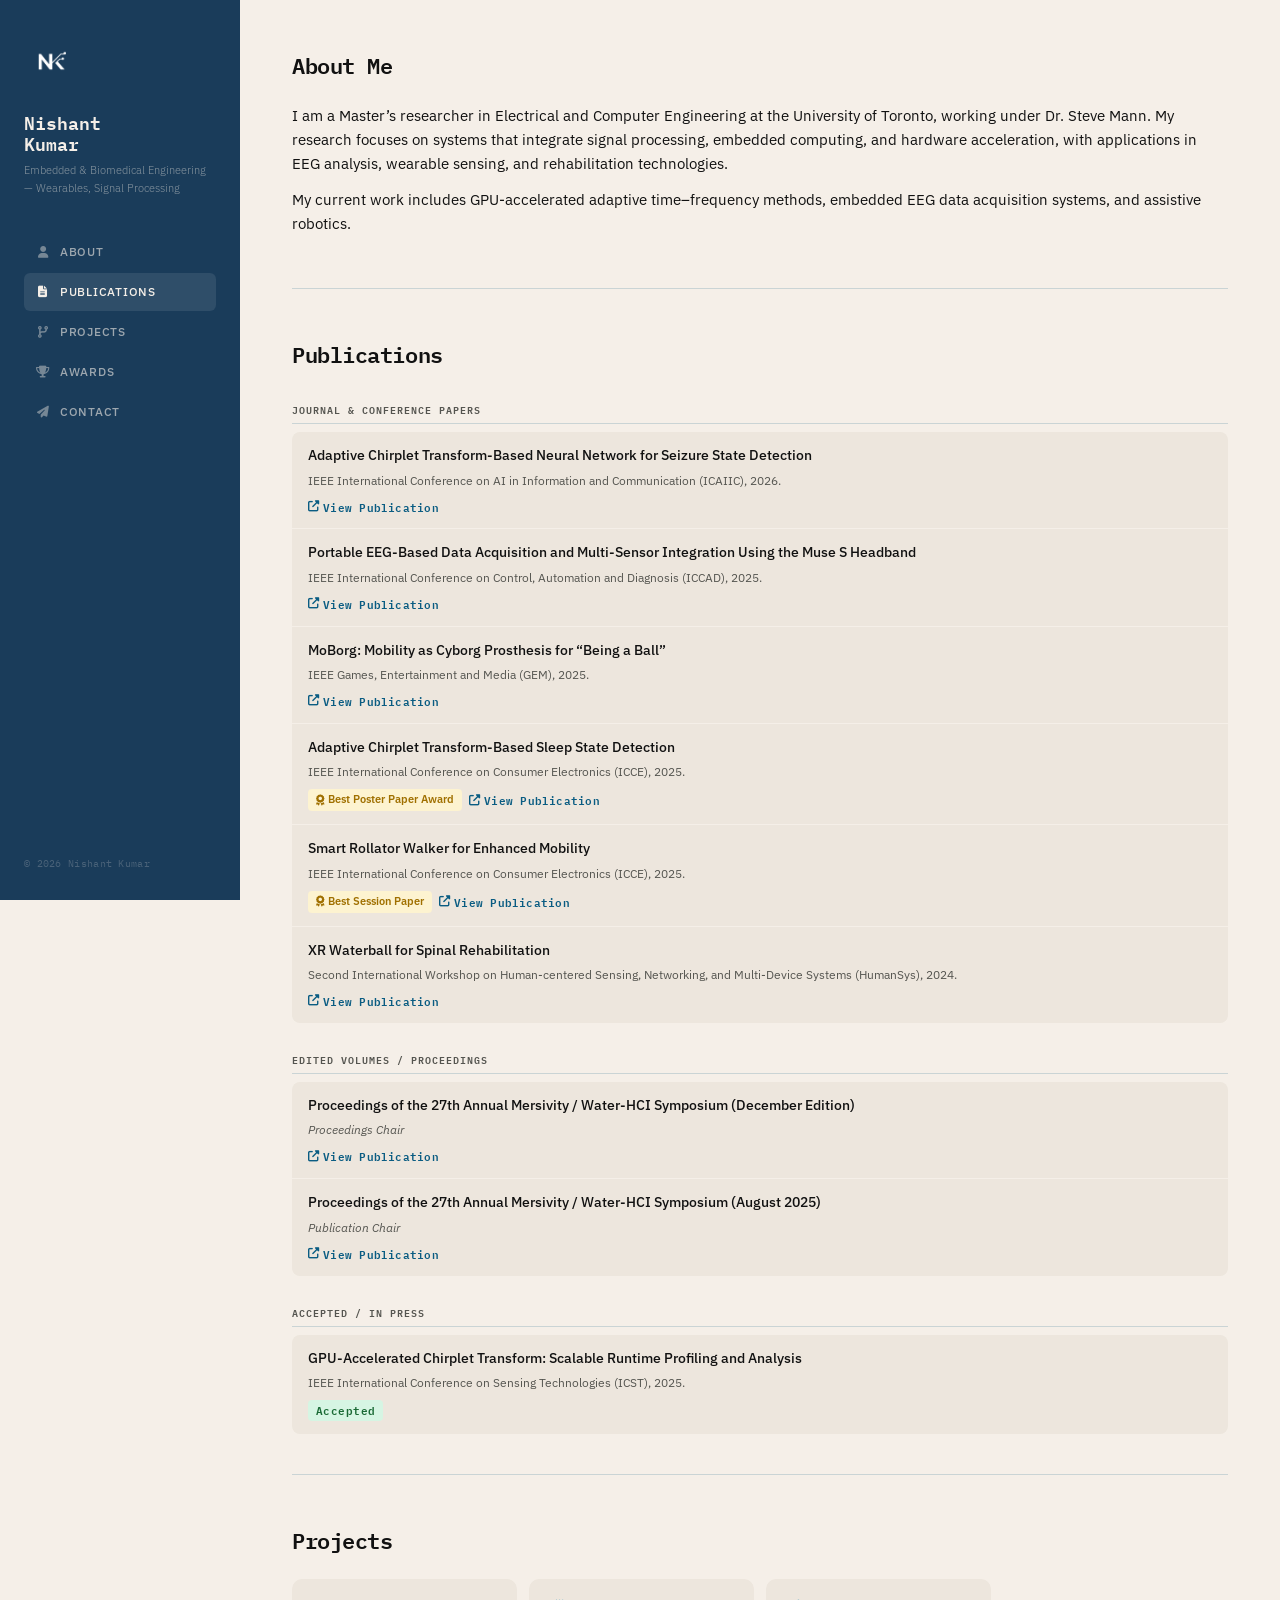
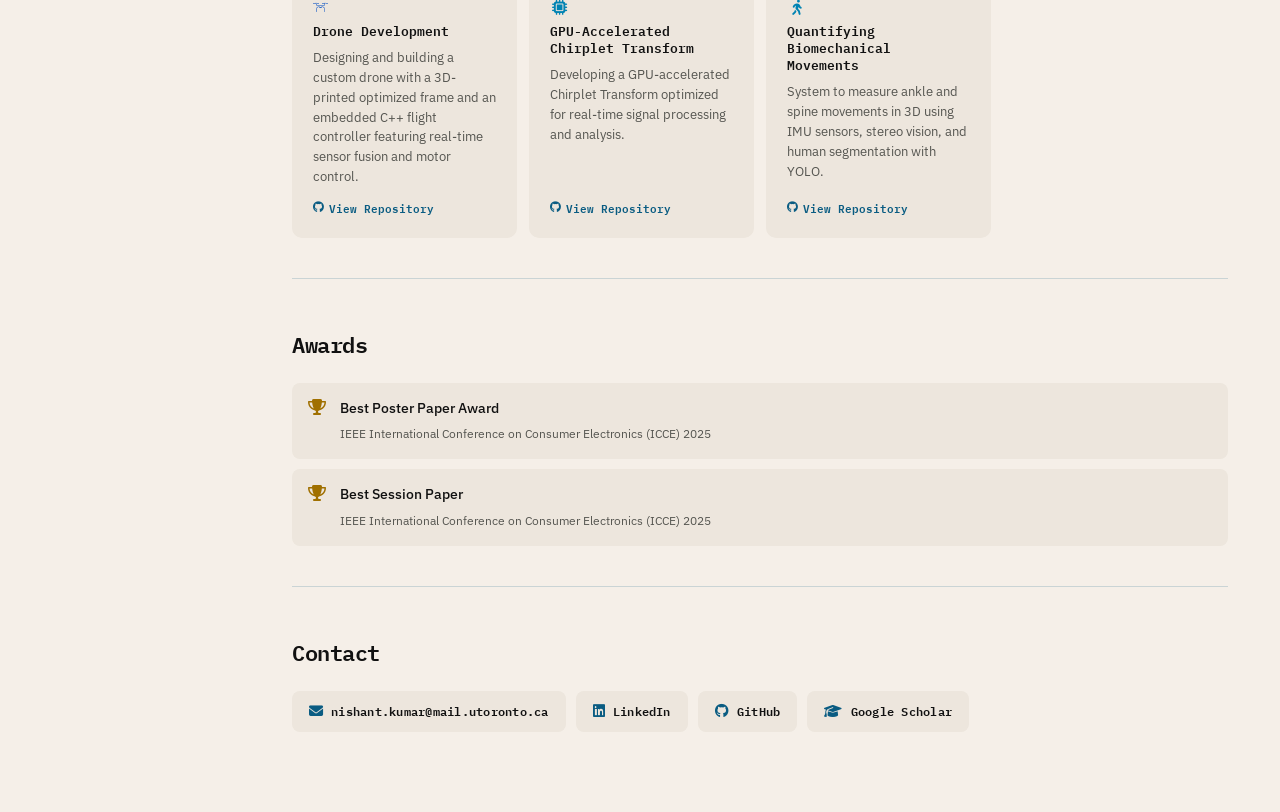
==== website/index.html @ 1f567512 "Trying something" ====
<!doctype html>
<html lang="en">
  <head>
    <meta charset="UTF-8" />
    <meta name="viewport" content="width=device-width, initial-scale=1" />
    <link
      rel="icon"
      type="image/svg+xml"
      href="data:image/svg+xml,%3Csvg xmlns='http://www.w3.org/2000/svg' viewBox='0 0 100 100'%3E%3Crect width='100' height='100' rx='16' fill='%231a3c5a'/%3E%3Ctext x='50' y='68' font-family='Georgia,serif' font-weight='700' font-size='52' text-anchor='middle' fill='%23f6f0e9'%3ENK%3C/text%3E%3C/svg%3E"
    />
    <title>Nishant Kumar</title>
    <link rel="preconnect" href="https://fonts.googleapis.com" />
    <link rel="preconnect" href="https://fonts.gstatic.com" crossorigin />
    <link
      href="https://fonts.googleapis.com/css2?family=DM+Serif+Display&family=DM+Sans:wght@300;400;500;600&display=swap"
      rel="stylesheet"
    />
    <link
      rel="stylesheet"
      href="https://cdnjs.cloudflare.com/ajax/libs/font-awesome/6.5.0/css/all.min.css"
    />
    <link rel="stylesheet" href="style.css" />
  </head>

  <body>
    <div class="site-wrapper">
      <!-- Sidebar -->
      <aside class="sidebar">
        <img src="Logo.png" alt="NK Logo" class="sidebar-logo" />
        <div class="sidebar-name">Nishant<br />Kumar</div>
        <div class="sidebar-tagline">
          Embedded &amp; Biomedical Engineering &mdash; Wearables, Signal
          Processing
        </div>
        <nav class="sidebar-nav">
          <a href="#about"><i class="fas fa-user"></i> About</a>
          <a href="#publications"
            ><i class="fas fa-file-alt"></i> Publications</a
          >
          <a href="#projects"><i class="fas fa-code-branch"></i> Projects</a>
          <a href="#awards"><i class="fas fa-trophy"></i> Awards</a>
          <a href="#contact"><i class="fas fa-paper-plane"></i> Contact</a>
        </nav>
        <div class="sidebar-footer">&copy; 2026 Nishant Kumar</div>
      </aside>

      <!-- Main Content -->
      <main class="main-content">
        <!-- About -->
        <section id="about">
          <h2>About Me</h2>
          <div class="about-text">
            <p>
              I am a Master&rsquo;s researcher in Electrical and Computer
              Engineering at the University of Toronto, working under Dr. Steve
              Mann. My research focuses on systems that integrate signal
              processing, embedded computing, and hardware acceleration, with
              applications in EEG analysis, wearable sensing, and rehabilitation
              technologies.
            </p>
            <p>
              My current work includes GPU-accelerated adaptive
              time&ndash;frequency methods, embedded EEG data acquisition
              systems, and assistive robotics.
            </p>
          </div>
        </section>

        <!-- Publications -->
        <section id="publications">
          <h2>Publications</h2>

          <div class="pub-group-label">Journal &amp; Conference Papers</div>
          <ul class="pub-list">
            <li>
              <strong>
                Adaptive Chirplet Transform-Based Neural Network for Seizure
                State Detection
              </strong>
              <span class="venue"
                >IEEE International Conference on AI in Information and
                Communication (ICAIIC), 2026.</span
              >
              <div class="pub-meta">
                <a
                  href="https://ieeexplore.ieee.org/document/11454332"
                  target="_blank"
                  rel="noopener noreferrer"
                  class="pub-link"
                  ><i class="fas fa-external-link-alt"></i> View Publication</a
                >
              </div>
            <li>
              <strong>
                Portable EEG-Based Data Acquisition and Multi-Sensor Integration
                Using the Muse S Headband
              </strong>
              <span class="venue"
                >IEEE International Conference on Control, Automation and
                Diagnosis (ICCAD), 2025.</span
              >
              <div class="pub-meta">
                <a
                  href="https://ieeexplore.ieee.org/abstract/document/11099439"
                  target="_blank"
                  rel="noopener noreferrer"
                  class="pub-link"
                  ><i class="fas fa-external-link-alt"></i> View Publication</a
                >
              </div>
            </li>

            <li>
              <strong>
                MoBorg: Mobility as Cyborg Prosthesis for &ldquo;Being a
                Ball&rdquo;
              </strong>
              <span class="venue"
                >IEEE Games, Entertainment and Media (GEM), 2025.</span
              >
              <div class="pub-meta">
                <a
                  href="https://ieeexplore.ieee.org/abstract/document/11155738"
                  target="_blank"
                  rel="noopener noreferrer"
                  class="pub-link"
                  ><i class="fas fa-external-link-alt"></i> View Publication</a
                >
              </div>
            </li>

            <li>
              <strong
                >Adaptive Chirplet Transform-Based Sleep State Detection</strong
              >
              <span class="venue"
                >IEEE International Conference on Consumer Electronics (ICCE),
                2025.</span
              >
              <div class="pub-meta">
                <span class="award-badge"
                  ><i class="fas fa-award"></i> Best Poster Paper Award</span
                >
                <a
                  href="https://ieeexplore.ieee.org/document/10929845"
                  target="_blank"
                  rel="noopener noreferrer"
                  class="pub-link"
                  ><i class="fas fa-external-link-alt"></i> View Publication</a
                >
              </div>
            </li>

            <li>
              <strong>Smart Rollator Walker for Enhanced Mobility</strong>
              <span class="venue"
                >IEEE International Conference on Consumer Electronics (ICCE),
                2025.</span
              >
              <div class="pub-meta">
                <span class="award-badge"
                  ><i class="fas fa-award"></i> Best Session Paper</span
                >
                <a
                  href="https://ieeexplore.ieee.org/document/10930079/"
                  target="_blank"
                  rel="noopener noreferrer"
                  class="pub-link"
                  ><i class="fas fa-external-link-alt"></i> View Publication</a
                >
              </div>
            </li>

            <li>
              <strong>XR Waterball for Spinal Rehabilitation</strong>
              <span class="venue"
                >Second International Workshop on Human-centered Sensing,
                Networking, and Multi-Device Systems (HumanSys), 2024.</span
              >
              <div class="pub-meta">
                <a
                  href="http://wearcam.org/XRwaterball_for_spinal_rehab_3698388.3699623.pdf"
                  target="_blank"
                  rel="noopener noreferrer"
                  class="pub-link"
                  ><i class="fas fa-external-link-alt"></i> View Publication</a
                >
              </div>
            </li>
          </ul>

          <div class="pub-group-label">Edited Volumes / Proceedings</div>
          <ul class="pub-list">
            <li>
              <strong>
                Proceedings of the 27th Annual Mersivity / Water-HCI Symposium
                (December Edition)
              </strong>
              <span class="venue"><em>Proceedings Chair</em></span>
              <div class="pub-meta">
                <a
                  href="https://zenodo.org/records/18042961"
                  target="_blank"
                  rel="noopener noreferrer"
                  class="pub-link"
                  ><i class="fas fa-external-link-alt"></i> View Publication</a
                >
              </div>
            </li>

            <li>
              <strong>
                Proceedings of the 27th Annual Mersivity / Water-HCI Symposium
                (August 2025)
              </strong>
              <span class="venue"><em>Publication Chair</em></span>
              <div class="pub-meta">
                <a
                  href="https://doi.org/10.5281/zenodo.16973160"
                  target="_blank"
                  rel="noopener noreferrer"
                  class="pub-link"
                  ><i class="fas fa-external-link-alt"></i> View Publication</a
                >
              </div>
            </li>
          </ul>

          <div class="pub-group-label">Accepted / In Press</div>
          <ul class="pub-list">
            <li>
              <strong>
                GPU-Accelerated Chirplet Transform: Scalable Runtime Profiling
                and Analysis
              </strong>
              <span class="venue"
                >IEEE International Conference on Sensing Technologies (ICST),
                2025.</span
              >
              <div class="pub-meta">
                <span class="status-badge">Accepted</span>
              </div>
            </li>

            </li>
          </ul>
        </section>

        <!-- Projects -->
        <section id="projects">
          <h2>Projects</h2>

          <div class="project-grid">
            <div class="project-card">
              <div class="project-icon">
                <img src="icons8-drone-50.png" alt="Drone icon" />
              </div>
              <h3>Drone Development</h3>
              <p>
                Designing and building a custom drone with a 3D-printed
                optimized frame and an embedded C++ flight controller featuring
                real-time sensor fusion and motor control.
              </p>
              <a
                href="https://github.com/JaiWillems/nj-sandbox"
                target="_blank"
                rel="noopener noreferrer"
                class="project-link"
                ><i class="fab fa-github"></i> View Repository</a
              >
            </div>

            <div class="project-card">
              <div class="project-icon">
                <i class="fas fa-microchip fa-fw"></i>
              </div>
              <h3>GPU-Accelerated Chirplet Transform</h3>
              <p>
                Developing a GPU-accelerated Chirplet Transform optimized for
                real-time signal processing and analysis.
              </p>
              <a
                href="https://github.com/nishantkumar201/GPUChirpletTransform"
                target="_blank"
                rel="noopener noreferrer"
                class="project-link"
                ><i class="fab fa-github"></i> View Repository</a
              >
            </div>

            <div class="project-card">
              <div class="project-icon">
                <i class="fas fa-person-walking fa-fw"></i>
              </div>
              <h3>Quantifying Biomechanical Movements</h3>
              <p>
                System to measure ankle and spine movements in 3D using IMU
                sensors, stereo vision, and human segmentation with YOLO.
              </p>
              <a
                href="https://github.com/nishantkumar201/IMUSense"
                target="_blank"
                rel="noopener noreferrer"
                class="project-link"
                ><i class="fab fa-github"></i> View Repository</a
              >
            </div>
          </div>
        </section>

        <!-- Awards -->
        <section id="awards">
          <h2>Awards</h2>
          <ul class="award-list">
            <li>
              <i class="fas fa-trophy"></i>
              <div>
                <strong>Best Poster Paper Award</strong>
                <span
                  >IEEE International Conference on Consumer Electronics (ICCE)
                  2025</span
                >
              </div>
            </li>
            <li>
              <i class="fas fa-trophy"></i>
              <div>
                <strong>Best Session Paper</strong>
                <span
                  >IEEE International Conference on Consumer Electronics (ICCE)
                  2025</span
                >
              </div>
            </li>
          </ul>
        </section>

        <!-- Contact -->
        <section id="contact">
          <h2>Contact</h2>
          <div class="contact-grid">
            <a id="email-link" href="#" class="contact-card">
              <i class="fas fa-envelope"></i>
              <span>Email</span>
            </a>
            <a
              href="https://www.linkedin.com/in/nishant-kumar-091428168"
              target="_blank"
              rel="noopener noreferrer"
              class="contact-card"
            >
              <i class="fab fa-linkedin"></i>
              <span>LinkedIn</span>
            </a>
            <a
              href="https://github.com/nishantkumar201"
              target="_blank"
              rel="noopener noreferrer"
              class="contact-card"
            >
              <i class="fab fa-github"></i>
              <span>GitHub</span>
            </a>
            <a
              href="https://scholar.google.com/citations?user=TtBpot4AAAAJ&hl=en"
              target="_blank"
              rel="noopener noreferrer"
              class="contact-card"
            >
              <i class="fas fa-graduation-cap"></i>
              <span>Google Scholar</span>
            </a>
          </div>
        </section>
      </main>
    </div>
    <!-- /.site-wrapper -->

    <!-- Footer (hidden — copyright in sidebar) -->
    <footer><p>&copy; 2026 Nishant Kumar</p></footer>

    <!-- Email Obfuscation + Active Nav -->
    <script>
      const parts = [
        "nishant",
        ".",
        "kumar",
        "@",
        "mail",
        ".",
        "utoronto",
        ".",
        "ca",
      ];
      const email = parts.join("");
      document.addEventListener("DOMContentLoaded", () => {
        const link = document.getElementById("email-link");
        link.href = "mailto:" + email;
        link.querySelector("span").textContent = email;

        // Active nav highlight on scroll
        const sections = document.querySelectorAll("section[id]");
        const navLinks = document.querySelectorAll(".sidebar-nav a");
        const observer = new IntersectionObserver(
          (entries) => {
            entries.forEach((e) => {
              if (e.isIntersecting) {
                navLinks.forEach((a) => a.classList.remove("active"));
                const active = document.querySelector(
                  `.sidebar-nav a[href="#${e.target.id}"]`,
                );
                if (active) active.classList.add("active");
              }
            });
          },
          { threshold: 0.3 },
        );
        sections.forEach((s) => observer.observe(s));
      });
    </script>
  </body>
</html>
---- website/style.css ----
@import url("https://fonts.googleapis.com/css2?family=IBM+Plex+Mono:wght@400;600&family=IBM+Plex+Sans:wght@300;400;500;600&display=swap");

/* VARIABLES */
:root {
  --bg: #f5efe8;
  --text: #111111;
  --text-muted: #555550;
  --primary: #0a5c82;
  --accent: #0083b3;
  --header-bg: #1a3c5a;
  --header-text: #f5efe8;
  --sidebar-w: 240px;
  --card-bg: #ede6dd;
  --border: rgba(10, 92, 130, 0.18);
  --gold: #a07000;
  --gold-bg: #fdf3d0;
  --green: #1a6a35;
  --green-bg: #d6f5e3;
}

*,
*::before,
*::after {
  box-sizing: border-box;
  margin: 0;
  padding: 0;
}
html {
  scroll-behavior: smooth;
}
body {
  font-family: "IBM Plex Sans", sans-serif;
  background: var(--bg);
  color: var(--text);
  line-height: 1.6;
  font-size: 15px;
}

/* LAYOUT */
.site-wrapper {
  display: flex;
  min-height: 100vh;
}

/* SIDEBAR */
.sidebar {
  width: var(--sidebar-w);
  flex-shrink: 0;
  background: var(--header-bg);
  position: sticky;
  top: 0;
  height: 100vh;
  display: flex;
  flex-direction: column;
  padding: 36px 24px 28px;
}

.sidebar-logo {
  width: 56px;
  height: 56px;
  object-fit: contain;
  filter: invert(1) brightness(2);
  margin-bottom: 20px;
}

.sidebar-name {
  font-family: "IBM Plex Mono", monospace;
  font-size: 1.1rem;
  font-weight: 600;
  color: var(--header-text);
  line-height: 1.2;
  margin-bottom: 8px;
}

.sidebar-tagline {
  font-size: 0.7rem;
  color: rgba(245, 239, 232, 0.5);
  font-weight: 300;
  line-height: 1.55;
  margin-bottom: 36px;
}

.sidebar-nav {
  display: flex;
  flex-direction: column;
  gap: 2px;
  flex: 1;
}

.sidebar-nav a {
  display: flex;
  align-items: center;
  gap: 10px;
  padding: 9px 12px;
  border-radius: 6px;
  text-decoration: none;
  font-size: 0.78rem;
  font-weight: 500;
  color: rgba(245, 239, 232, 0.6);
  letter-spacing: 0.06em;
  text-transform: uppercase;
  transition:
    background 0.15s,
    color 0.15s;
}

.sidebar-nav a i {
  font-size: 0.74rem;
  width: 14px;
  text-align: center;
  opacity: 0.7;
}

.sidebar-nav a:hover,
.sidebar-nav a.active {
  background: rgba(255, 255, 255, 0.09);
  color: var(--header-text);
}
.sidebar-nav a:hover i,
.sidebar-nav a.active i {
  opacity: 1;
}

.sidebar-footer {
  font-family: "IBM Plex Mono", monospace;
  font-size: 0.62rem;
  color: rgba(245, 239, 232, 0.22);
  margin-top: 24px;
  letter-spacing: 0.03em;
}

/* MAIN */
.main-content {
  flex: 1;
  min-width: 0;
  padding: 0 52px;
}

section {
  padding: 48px 0 40px;
  border-bottom: 1px solid var(--border);
  scroll-margin-top: 24px;
}
section:last-of-type {
  border-bottom: none;
  padding-bottom: 80px;
}

h2 {
  font-family: "IBM Plex Mono", monospace;
  font-size: 1.4rem;
  font-weight: 600;
  color: var(--text);
  margin-bottom: 20px;
  letter-spacing: -0.02em;
}

/* ABOUT */
.about-text p {
  margin-bottom: 12px;
  max-width: 100%;
  font-size: 0.94rem;
}

/* PUBLICATIONS */
.pub-group-label {
  font-family: "IBM Plex Mono", monospace;
  font-size: 0.63rem;
  font-weight: 600;
  letter-spacing: 0.1em;
  text-transform: uppercase;
  color: var(--text-muted);
  margin: 28px 0 8px;
  padding-bottom: 6px;
  border-bottom: 1px solid var(--border);
}

.pub-list {
  list-style: none;
  padding: 0;
  display: flex;
  flex-direction: column;
  gap: 1px;
  width: 100%;
}
.pub-list li {
  padding: 13px 16px;
  background: var(--card-bg);
  display: flex;
  flex-direction: column;
  gap: 5px;
}
.pub-list li:first-child {
  border-radius: 8px 8px 0 0;
}
.pub-list li:last-child {
  border-radius: 0 0 8px 8px;
}
.pub-list li:only-child {
  border-radius: 8px;
}
.pub-list li strong {
  font-size: 0.88rem;
  font-weight: 500;
  line-height: 1.45;
}
.venue {
  font-size: 0.78rem;
  color: var(--text-muted);
}
.pub-meta {
  display: flex;
  align-items: center;
  flex-wrap: wrap;
  gap: 7px;
  margin-top: 2px;
}

.pub-link {
  display: inline-flex;
  align-items: center;
  gap: 4px;
  font-family: "IBM Plex Mono", monospace;
  font-size: 0.7rem;
  font-weight: 600;
  color: var(--primary);
  text-decoration: none;
  letter-spacing: 0.02em;
  transition: color 0.15s;
}
.pub-link:hover {
  color: var(--accent);
}

.award-badge {
  display: inline-flex;
  align-items: center;
  gap: 4px;
  font-size: 0.7rem;
  font-weight: 600;
  color: var(--gold);
  background: var(--gold-bg);
  padding: 2px 8px;
  border-radius: 4px;
}

.status-badge {
  display: inline-block;
  font-family: "IBM Plex Mono", monospace;
  font-size: 0.66rem;
  font-weight: 600;
  color: var(--green);
  background: var(--green-bg);
  padding: 2px 8px;
  border-radius: 4px;
  letter-spacing: 0.04em;
}

/* PROJECTS */
.project-grid {
  display: grid;
  grid-template-columns: repeat(auto-fill, minmax(210px, 1fr));
  gap: 12px;
  max-width: 100%;
}

.project-card {
  background: var(--card-bg);
  padding: 20px;
  border-radius: 10px;
  border: 1px solid transparent;
  display: flex;
  flex-direction: column;
  gap: 8px;
  transition:
    border-color 0.2s,
    transform 0.2s;
}
.project-card:hover {
  border-color: var(--accent);
  transform: translateY(-2px);
}
.project-icon {
  color: var(--accent);
  font-size: 0.95rem;
  display: flex;
  align-items: center;
}

.project-icon img {
  width: 1em;
  height: 1em;
  filter: invert(32%) sepia(98%) saturate(500%) hue-rotate(180deg);
}
.project-card h3 {
  font-family: "IBM Plex Mono", monospace;
  font-size: 0.82rem;
  font-weight: 600;
  color: var(--text);
  line-height: 1.3;
}
.project-card p {
  font-size: 0.8rem;
  color: var(--text-muted);
  line-height: 1.55;
  flex: 1;
}
.project-link {
  display: inline-flex;
  align-items: center;
  gap: 5px;
  font-family: "IBM Plex Mono", monospace;
  font-size: 0.7rem;
  font-weight: 600;
  color: var(--primary);
  text-decoration: none;
  margin-top: 4px;
  transition: color 0.15s;
}
.project-link:hover {
  color: var(--accent);
}

/* AWARDS */
.award-list {
  list-style: none;
  padding: 0;
  display: flex;
  flex-direction: column;
  gap: 10px;
}
.award-list li {
  display: flex;
  align-items: flex-start;
  gap: 14px;
  padding: 14px 16px;
  background: var(--card-bg);
  border-radius: 8px;
}
.award-list li > i {
  color: var(--gold);
  font-size: 1rem;
  margin-top: 2px;
  flex-shrink: 0;
}
.award-list li strong {
  display: block;
  font-size: 0.88rem;
  font-weight: 500;
  margin-bottom: 2px;
}
.award-list li span {
  font-size: 0.78rem;
  color: var(--text-muted);
}

/* CONTACT */
.contact-grid {
  display: flex;
  flex-wrap: wrap;
  gap: 10px;
}
.contact-card {
  display: inline-flex;
  align-items: center;
  gap: 8px;
  padding: 10px 16px;
  background: var(--card-bg);
  border-radius: 8px;
  border: 1px solid transparent;
  text-decoration: none;
  color: var(--text);
  font-family: "IBM Plex Mono", monospace;
  font-size: 0.76rem;
  font-weight: 600;
  letter-spacing: 0.02em;
  transition:
    border-color 0.15s,
    color 0.15s,
    transform 0.15s;
}
.contact-card i {
  color: var(--primary);
  font-size: 0.88rem;
  transition: color 0.15s;
}
.contact-card:hover {
  border-color: var(--accent);
  color: var(--primary);
  transform: translateY(-1px);
}
.contact-card:hover i {
  color: var(--accent);
}

footer {
  display: none;
}

/* RESPONSIVE */
@media (max-width: 700px) {
  .site-wrapper {
    flex-direction: column;
  }
  .sidebar {
    width: 100%;
    height: auto;
    position: static;
    padding: 18px 20px 12px;
    flex-direction: row;
    flex-wrap: wrap;
    align-items: center;
    gap: 12px;
  }
  .sidebar-logo {
    width: 38px;
    height: 38px;
    margin-bottom: 0;
  }
  .sidebar-name {
    font-size: 0.95rem;
    margin-bottom: 0;
  }
  .sidebar-tagline {
    display: none;
  }
  .sidebar-nav {
    flex-direction: row;
    flex-wrap: wrap;
    gap: 4px;
    width: 100%;
    flex: none;
  }
  .sidebar-nav a {
    padding: 6px 10px;
    font-size: 0.72rem;
  }
  .sidebar-footer {
    display: none;
  }
  .main-content {
    padding: 0 20px;
    max-width: 100%;
  }
  .project-grid {
    grid-template-columns: 1fr;
  }
}
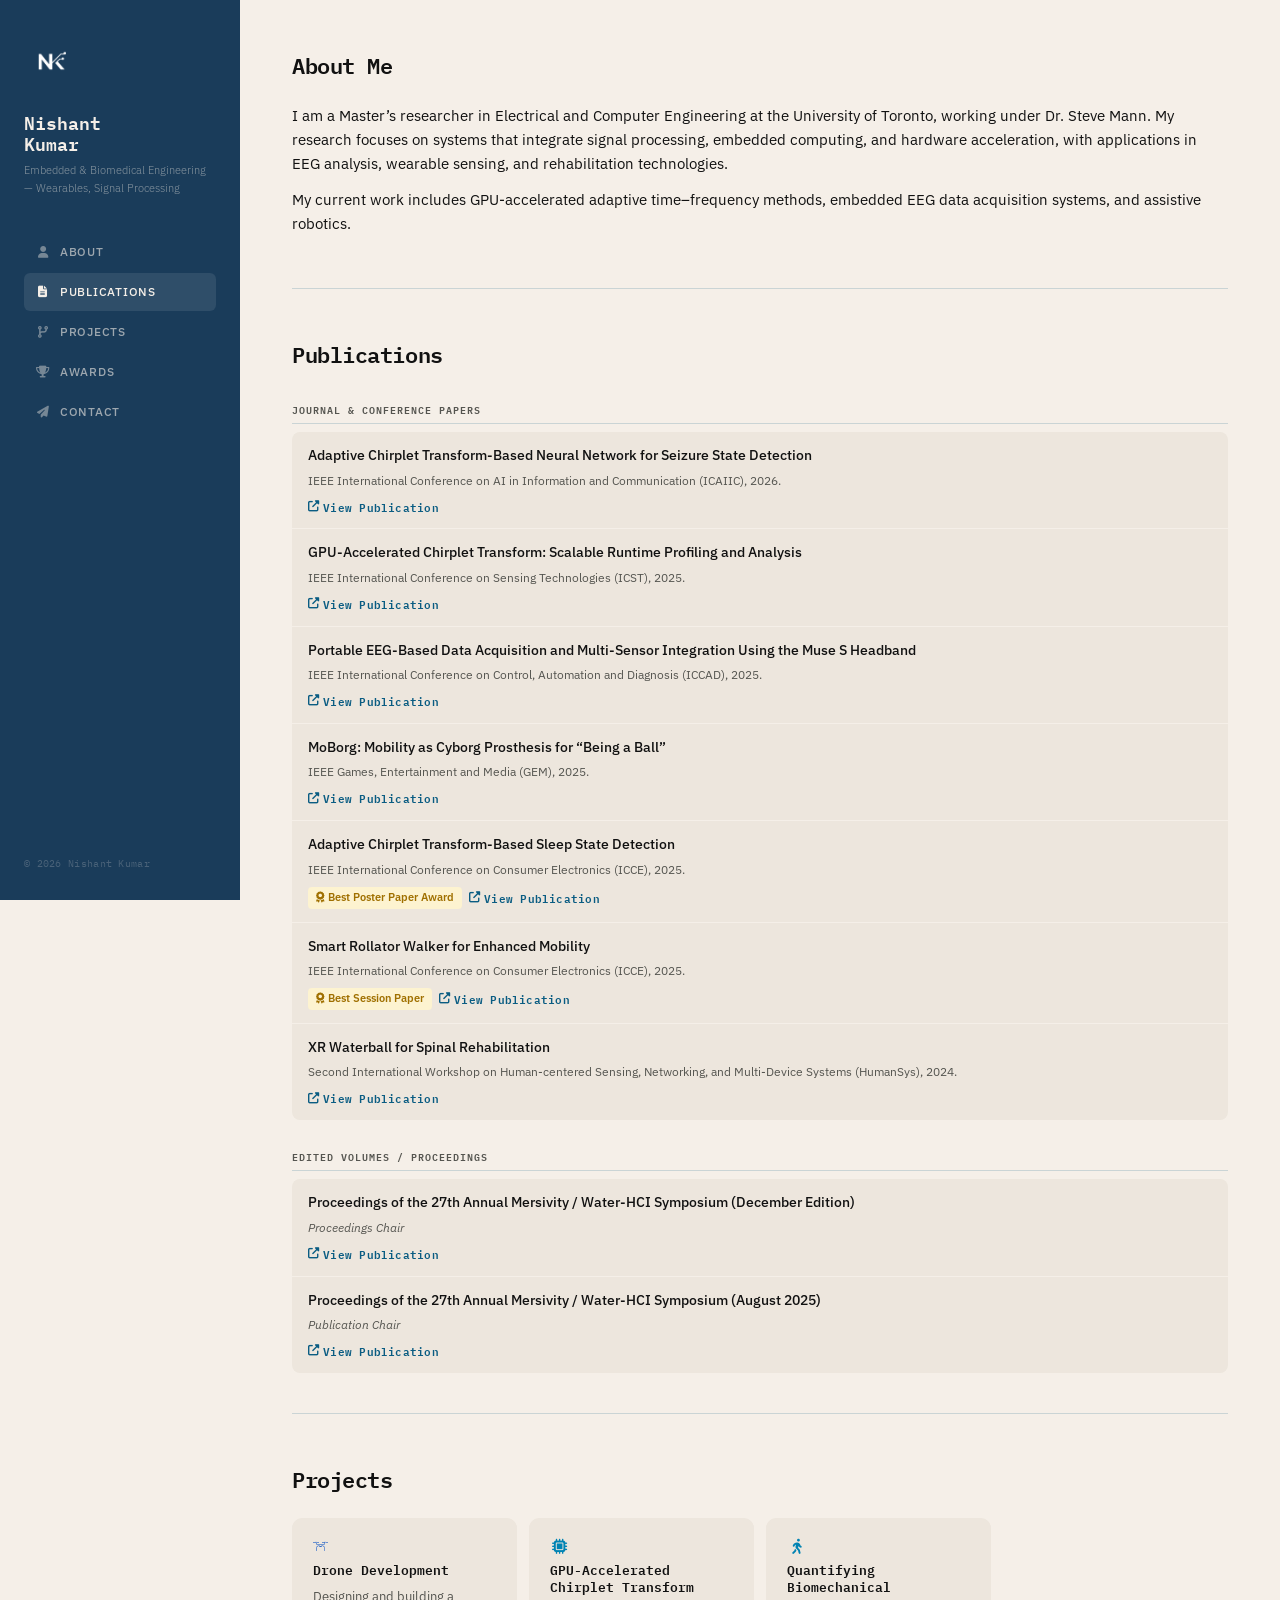
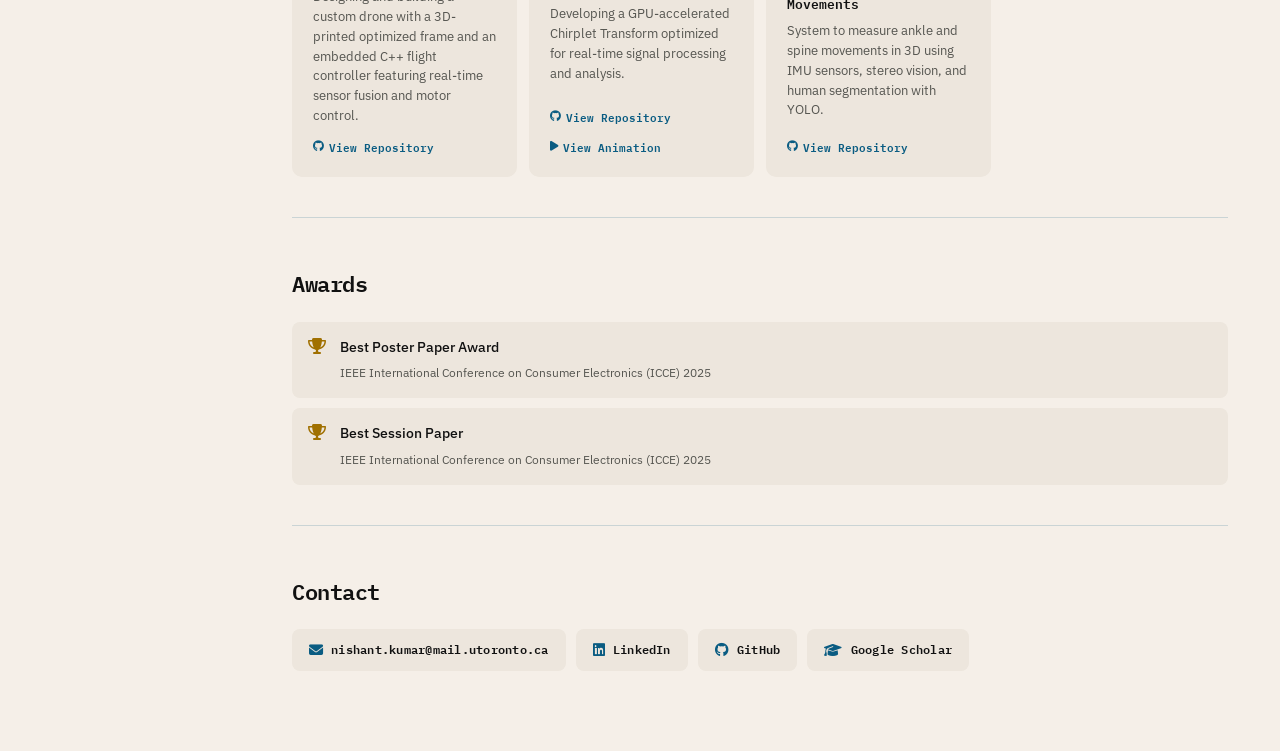
==== commit 0056ad22: "Adding Animation" ====
--- a/website/index.html
+++ b/website/index.html
@@ -19,7 +19,7 @@
       rel="stylesheet"
       href="https://cdnjs.cloudflare.com/ajax/libs/font-awesome/6.5.0/css/all.min.css"
     />
-    <link rel="stylesheet" href="style.css" />
+    <link rel="stylesheet" href="/style.css" />
   </head>
 
   <body>
@@ -90,6 +90,27 @@
                   ><i class="fas fa-external-link-alt"></i> View Publication</a
                 >
               </div>
+            </li>
+
+            <li>
+              <strong>
+                GPU-Accelerated Chirplet Transform: Scalable Runtime Profiling
+                and Analysis
+              </strong>
+              <span class="venue"
+                >IEEE International Conference on Sensing Technologies (ICST),
+                2025.</span
+              >
+              <div class="pub-meta">
+                <a
+                  href="https://ieeexplore.ieee.org/document/11512436/"
+                  target="_blank"
+                  rel="noopener noreferrer"
+                  class="pub-link"
+                  ><i class="fas fa-external-link-alt"></i> View Publication</a
+                >
+              </div>
+            </li>
             <li>
               <strong>
                 Portable EEG-Based Data Acquisition and Multi-Sensor Integration
@@ -223,25 +244,6 @@
                   ><i class="fas fa-external-link-alt"></i> View Publication</a
                 >
               </div>
-            </li>
-          </ul>
-
-          <div class="pub-group-label">Accepted / In Press</div>
-          <ul class="pub-list">
-            <li>
-              <strong>
-                GPU-Accelerated Chirplet Transform: Scalable Runtime Profiling
-                and Analysis
-              </strong>
-              <span class="venue"
-                >IEEE International Conference on Sensing Technologies (ICST),
-                2025.</span
-              >
-              <div class="pub-meta">
-                <span class="status-badge">Accepted</span>
-              </div>
-            </li>
-
             </li>
           </ul>
         </section>
@@ -280,11 +282,14 @@
                 real-time signal processing and analysis.
               </p>
               <a
-                href="https://github.com/nishantkumar201/GPUChirpletTransform"
+                href="https://github.com/nishantkumar201/adaptive-chirplet-transform"
                 target="_blank"
                 rel="noopener noreferrer"
                 class="project-link"
                 ><i class="fab fa-github"></i> View Repository</a
+              >
+              <a href="projects/chirplet-transform.html" class="project-link">
+                <i class="fas fa-play"></i> View Animation</a
               >
             </div>
 
--- a/style.css
+++ b/style.css
@@ -0,0 +1,448 @@
+@import url("https://fonts.googleapis.com/css2?family=IBM+Plex+Mono:wght@400;600&family=IBM+Plex+Sans:wght@300;400;500;600&display=swap");
+
+/* VARIABLES */
+:root {
+  --bg: #f5efe8;
+  --text: #111111;
+  --text-muted: #555550;
+  --primary: #0a5c82;
+  --accent: #0083b3;
+  --header-bg: #1a3c5a;
+  --header-text: #f5efe8;
+  --sidebar-w: 240px;
+  --card-bg: #ede6dd;
+  --border: rgba(10, 92, 130, 0.18);
+  --gold: #a07000;
+  --gold-bg: #fdf3d0;
+  --green: #1a6a35;
+  --green-bg: #d6f5e3;
+}
+
+*,
+*::before,
+*::after {
+  box-sizing: border-box;
+  margin: 0;
+  padding: 0;
+}
+html {
+  scroll-behavior: smooth;
+}
+body {
+  font-family: "IBM Plex Sans", sans-serif;
+  background: var(--bg);
+  color: var(--text);
+  line-height: 1.6;
+  font-size: 15px;
+}
+
+/* LAYOUT */
+.site-wrapper {
+  display: flex;
+  min-height: 100vh;
+}
+
+/* SIDEBAR */
+.sidebar {
+  width: var(--sidebar-w);
+  flex-shrink: 0;
+  background: var(--header-bg);
+  position: sticky;
+  top: 0;
+  height: 100vh;
+  display: flex;
+  flex-direction: column;
+  padding: 36px 24px 28px;
+}
+
+.sidebar-logo {
+  width: 56px;
+  height: 56px;
+  object-fit: contain;
+  filter: invert(1) brightness(2);
+  margin-bottom: 20px;
+}
+
+.sidebar-name {
+  font-family: "IBM Plex Mono", monospace;
+  font-size: 1.1rem;
+  font-weight: 600;
+  color: var(--header-text);
+  line-height: 1.2;
+  margin-bottom: 8px;
+}
+
+.sidebar-tagline {
+  font-size: 0.7rem;
+  color: rgba(245, 239, 232, 0.5);
+  font-weight: 300;
+  line-height: 1.55;
+  margin-bottom: 36px;
+}
+
+.sidebar-nav {
+  display: flex;
+  flex-direction: column;
+  gap: 2px;
+  flex: 1;
+}
+
+.sidebar-nav a {
+  display: flex;
+  align-items: center;
+  gap: 10px;
+  padding: 9px 12px;
+  border-radius: 6px;
+  text-decoration: none;
+  font-size: 0.78rem;
+  font-weight: 500;
+  color: rgba(245, 239, 232, 0.6);
+  letter-spacing: 0.06em;
+  text-transform: uppercase;
+  transition:
+    background 0.15s,
+    color 0.15s;
+}
+
+.sidebar-nav a i {
+  font-size: 0.74rem;
+  width: 14px;
+  text-align: center;
+  opacity: 0.7;
+}
+
+.sidebar-nav a:hover,
+.sidebar-nav a.active {
+  background: rgba(255, 255, 255, 0.09);
+  color: var(--header-text);
+}
+.sidebar-nav a:hover i,
+.sidebar-nav a.active i {
+  opacity: 1;
+}
+
+.sidebar-footer {
+  font-family: "IBM Plex Mono", monospace;
+  font-size: 0.62rem;
+  color: rgba(245, 239, 232, 0.22);
+  margin-top: 24px;
+  letter-spacing: 0.03em;
+}
+
+/* MAIN */
+.main-content {
+  flex: 1;
+  min-width: 0;
+  padding: 0 52px;
+}
+
+section {
+  padding: 48px 0 40px;
+  border-bottom: 1px solid var(--border);
+  scroll-margin-top: 24px;
+}
+section:last-of-type {
+  border-bottom: none;
+  padding-bottom: 80px;
+}
+
+h2 {
+  font-family: "IBM Plex Mono", monospace;
+  font-size: 1.4rem;
+  font-weight: 600;
+  color: var(--text);
+  margin-bottom: 20px;
+  letter-spacing: -0.02em;
+}
+
+/* ABOUT */
+.about-text p {
+  margin-bottom: 12px;
+  max-width: 100%;
+  font-size: 0.94rem;
+}
+
+/* PUBLICATIONS */
+.pub-group-label {
+  font-family: "IBM Plex Mono", monospace;
+  font-size: 0.63rem;
+  font-weight: 600;
+  letter-spacing: 0.1em;
+  text-transform: uppercase;
+  color: var(--text-muted);
+  margin: 28px 0 8px;
+  padding-bottom: 6px;
+  border-bottom: 1px solid var(--border);
+}
+
+.pub-list {
+  list-style: none;
+  padding: 0;
+  display: flex;
+  flex-direction: column;
+  gap: 1px;
+  width: 100%;
+}
+.pub-list li {
+  padding: 13px 16px;
+  background: var(--card-bg);
+  display: flex;
+  flex-direction: column;
+  gap: 5px;
+}
+.pub-list li:first-child {
+  border-radius: 8px 8px 0 0;
+}
+.pub-list li:last-child {
+  border-radius: 0 0 8px 8px;
+}
+.pub-list li:only-child {
+  border-radius: 8px;
+}
+.pub-list li strong {
+  font-size: 0.88rem;
+  font-weight: 500;
+  line-height: 1.45;
+}
+.venue {
+  font-size: 0.78rem;
+  color: var(--text-muted);
+}
+.pub-meta {
+  display: flex;
+  align-items: center;
+  flex-wrap: wrap;
+  gap: 7px;
+  margin-top: 2px;
+}
+
+.pub-link {
+  display: inline-flex;
+  align-items: center;
+  gap: 4px;
+  font-family: "IBM Plex Mono", monospace;
+  font-size: 0.7rem;
+  font-weight: 600;
+  color: var(--primary);
+  text-decoration: none;
+  letter-spacing: 0.02em;
+  transition: color 0.15s;
+}
+.pub-link:hover {
+  color: var(--accent);
+}
+
+.award-badge {
+  display: inline-flex;
+  align-items: center;
+  gap: 4px;
+  font-size: 0.7rem;
+  font-weight: 600;
+  color: var(--gold);
+  background: var(--gold-bg);
+  padding: 2px 8px;
+  border-radius: 4px;
+}
+
+.status-badge {
+  display: inline-block;
+  font-family: "IBM Plex Mono", monospace;
+  font-size: 0.66rem;
+  font-weight: 600;
+  color: var(--green);
+  background: var(--green-bg);
+  padding: 2px 8px;
+  border-radius: 4px;
+  letter-spacing: 0.04em;
+}
+
+/* PROJECTS */
+.project-grid {
+  display: grid;
+  grid-template-columns: repeat(auto-fill, minmax(210px, 1fr));
+  gap: 12px;
+  max-width: 100%;
+}
+
+.project-card {
+  background: var(--card-bg);
+  padding: 20px;
+  border-radius: 10px;
+  border: 1px solid transparent;
+  display: flex;
+  flex-direction: column;
+  gap: 8px;
+  transition:
+    border-color 0.2s,
+    transform 0.2s;
+}
+.project-card:hover {
+  border-color: var(--accent);
+  transform: translateY(-2px);
+}
+.project-icon {
+  color: var(--accent);
+  font-size: 0.95rem;
+  display: flex;
+  align-items: center;
+}
+
+.project-icon img {
+  width: 1em;
+  height: 1em;
+  filter: invert(32%) sepia(98%) saturate(500%) hue-rotate(180deg);
+}
+.project-card h3 {
+  font-family: "IBM Plex Mono", monospace;
+  font-size: 0.82rem;
+  font-weight: 600;
+  color: var(--text);
+  line-height: 1.3;
+}
+.project-card p {
+  font-size: 0.8rem;
+  color: var(--text-muted);
+  line-height: 1.55;
+  flex: 1;
+}
+.project-link {
+  display: inline-flex;
+  align-items: center;
+  gap: 5px;
+  font-family: "IBM Plex Mono", monospace;
+  font-size: 0.7rem;
+  font-weight: 600;
+  color: var(--primary);
+  text-decoration: none;
+  margin-top: 4px;
+  transition: color 0.15s;
+}
+.project-link:hover {
+  color: var(--accent);
+}
+
+/* AWARDS */
+.award-list {
+  list-style: none;
+  padding: 0;
+  display: flex;
+  flex-direction: column;
+  gap: 10px;
+}
+.award-list li {
+  display: flex;
+  align-items: flex-start;
+  gap: 14px;
+  padding: 14px 16px;
+  background: var(--card-bg);
+  border-radius: 8px;
+}
+.award-list li > i {
+  color: var(--gold);
+  font-size: 1rem;
+  margin-top: 2px;
+  flex-shrink: 0;
+}
+.award-list li strong {
+  display: block;
+  font-size: 0.88rem;
+  font-weight: 500;
+  margin-bottom: 2px;
+}
+.award-list li span {
+  font-size: 0.78rem;
+  color: var(--text-muted);
+}
+
+/* CONTACT */
+.contact-grid {
+  display: flex;
+  flex-wrap: wrap;
+  gap: 10px;
+}
+.contact-card {
+  display: inline-flex;
+  align-items: center;
+  gap: 8px;
+  padding: 10px 16px;
+  background: var(--card-bg);
+  border-radius: 8px;
+  border: 1px solid transparent;
+  text-decoration: none;
+  color: var(--text);
+  font-family: "IBM Plex Mono", monospace;
+  font-size: 0.76rem;
+  font-weight: 600;
+  letter-spacing: 0.02em;
+  transition:
+    border-color 0.15s,
+    color 0.15s,
+    transform 0.15s;
+}
+.contact-card i {
+  color: var(--primary);
+  font-size: 0.88rem;
+  transition: color 0.15s;
+}
+.contact-card:hover {
+  border-color: var(--accent);
+  color: var(--primary);
+  transform: translateY(-1px);
+}
+.contact-card:hover i {
+  color: var(--accent);
+}
+
+footer {
+  display: none;
+}
+
+/* RESPONSIVE */
+@media (max-width: 700px) {
+  .site-wrapper {
+    flex-direction: column;
+  }
+  .sidebar {
+    width: 100%;
+    height: auto;
+    position: static;
+    padding: 18px 20px 12px;
+    flex-direction: row;
+    flex-wrap: wrap;
+    align-items: center;
+    gap: 12px;
+  }
+  .sidebar-logo {
+    width: 38px;
+    height: 38px;
+    margin-bottom: 0;
+  }
+  .sidebar-name {
+    font-size: 0.95rem;
+    margin-bottom: 0;
+  }
+  .sidebar-tagline {
+    display: none;
+  }
+  .sidebar-nav {
+    flex-direction: row;
+    flex-wrap: wrap;
+    gap: 4px;
+    width: 100%;
+    flex: none;
+  }
+  .sidebar-nav a {
+    padding: 6px 10px;
+    font-size: 0.72rem;
+  }
+  .sidebar-footer {
+    display: none;
+  }
+  .main-content {
+    padding: 0 20px;
+    max-width: 100%;
+  }
+  .project-grid {
+    grid-template-columns: 1fr;
+  }
+}
